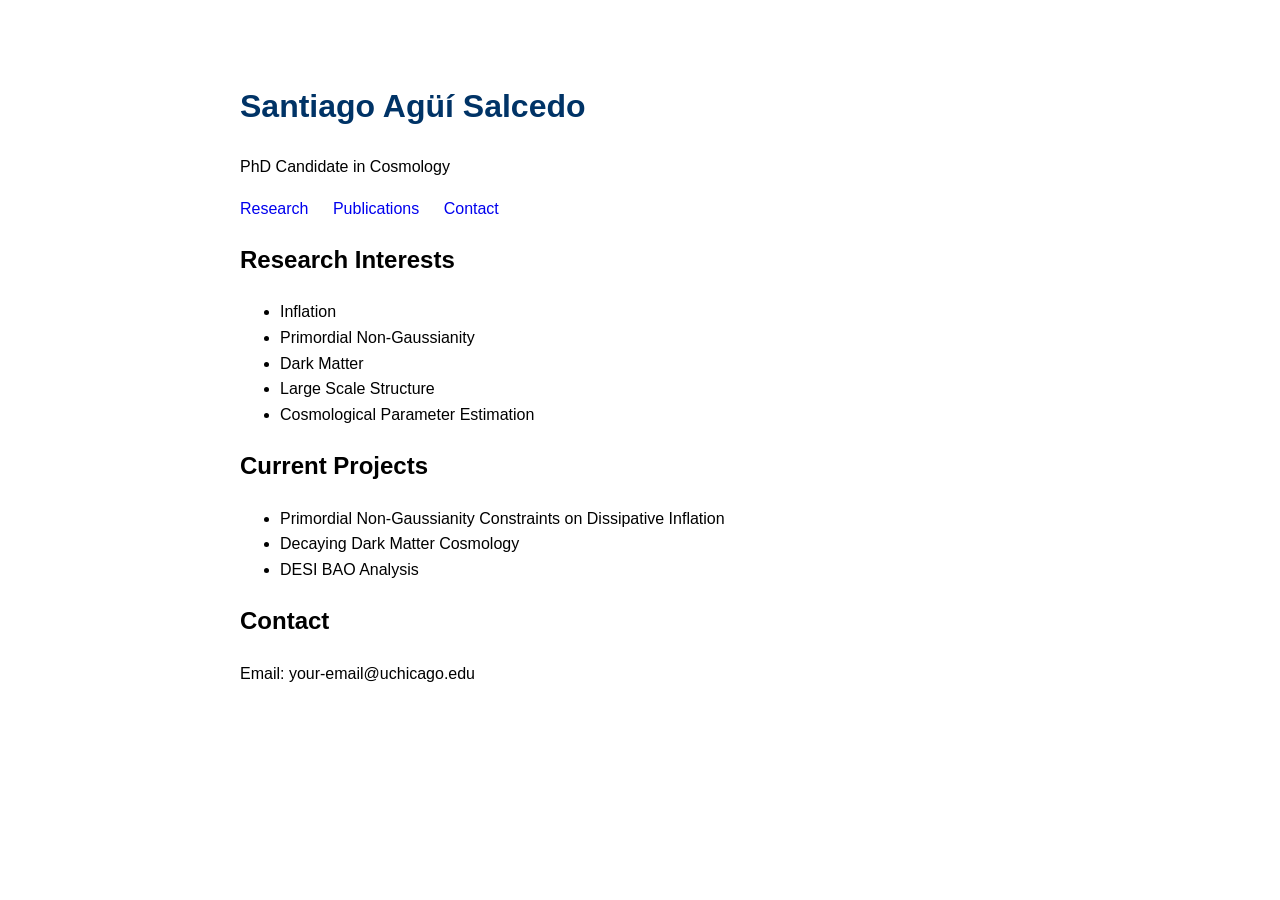
==== index.html @ c27b221c "Add initial HTML structure for personal webpage" ====
<!DOCTYPE html>
<html>
<head>
    <title>Santiago Agüí Salcedo</title>
    <style>
        body {
            max-width: 800px;
            margin: 40px auto;
            font-family: Arial, sans-serif;
            line-height: 1.6;
            padding: 20px;
        }

        h1 {
            color: #003366;
        }

        nav a {
            margin-right: 20px;
            text-decoration: none;
        }
    </style>
</head>

<body>

<h1>Santiago Agüí Salcedo</h1>

<p>
PhD Candidate in Cosmology
</p>

<nav>
    <a href="#research">Research</a>
    <a href="#publications">Publications</a>
    <a href="#contact">Contact</a>
</nav>

<h2 id="research">Research Interests</h2>

<ul>
    <li>Inflation</li>
    <li>Primordial Non-Gaussianity</li>
    <li>Dark Matter</li>
    <li>Large Scale Structure</li>
    <li>Cosmological Parameter Estimation</li>
</ul>

<h2 id="publications">Current Projects</h2>

<ul>
    <li>Primordial Non-Gaussianity Constraints on Dissipative Inflation</li>
    <li>Decaying Dark Matter Cosmology</li>
    <li>DESI BAO Analysis</li>
</ul>

<h2 id="contact">Contact</h2>

<p>
Email: your-email@uchicago.edu
</p>

</body>
</html>
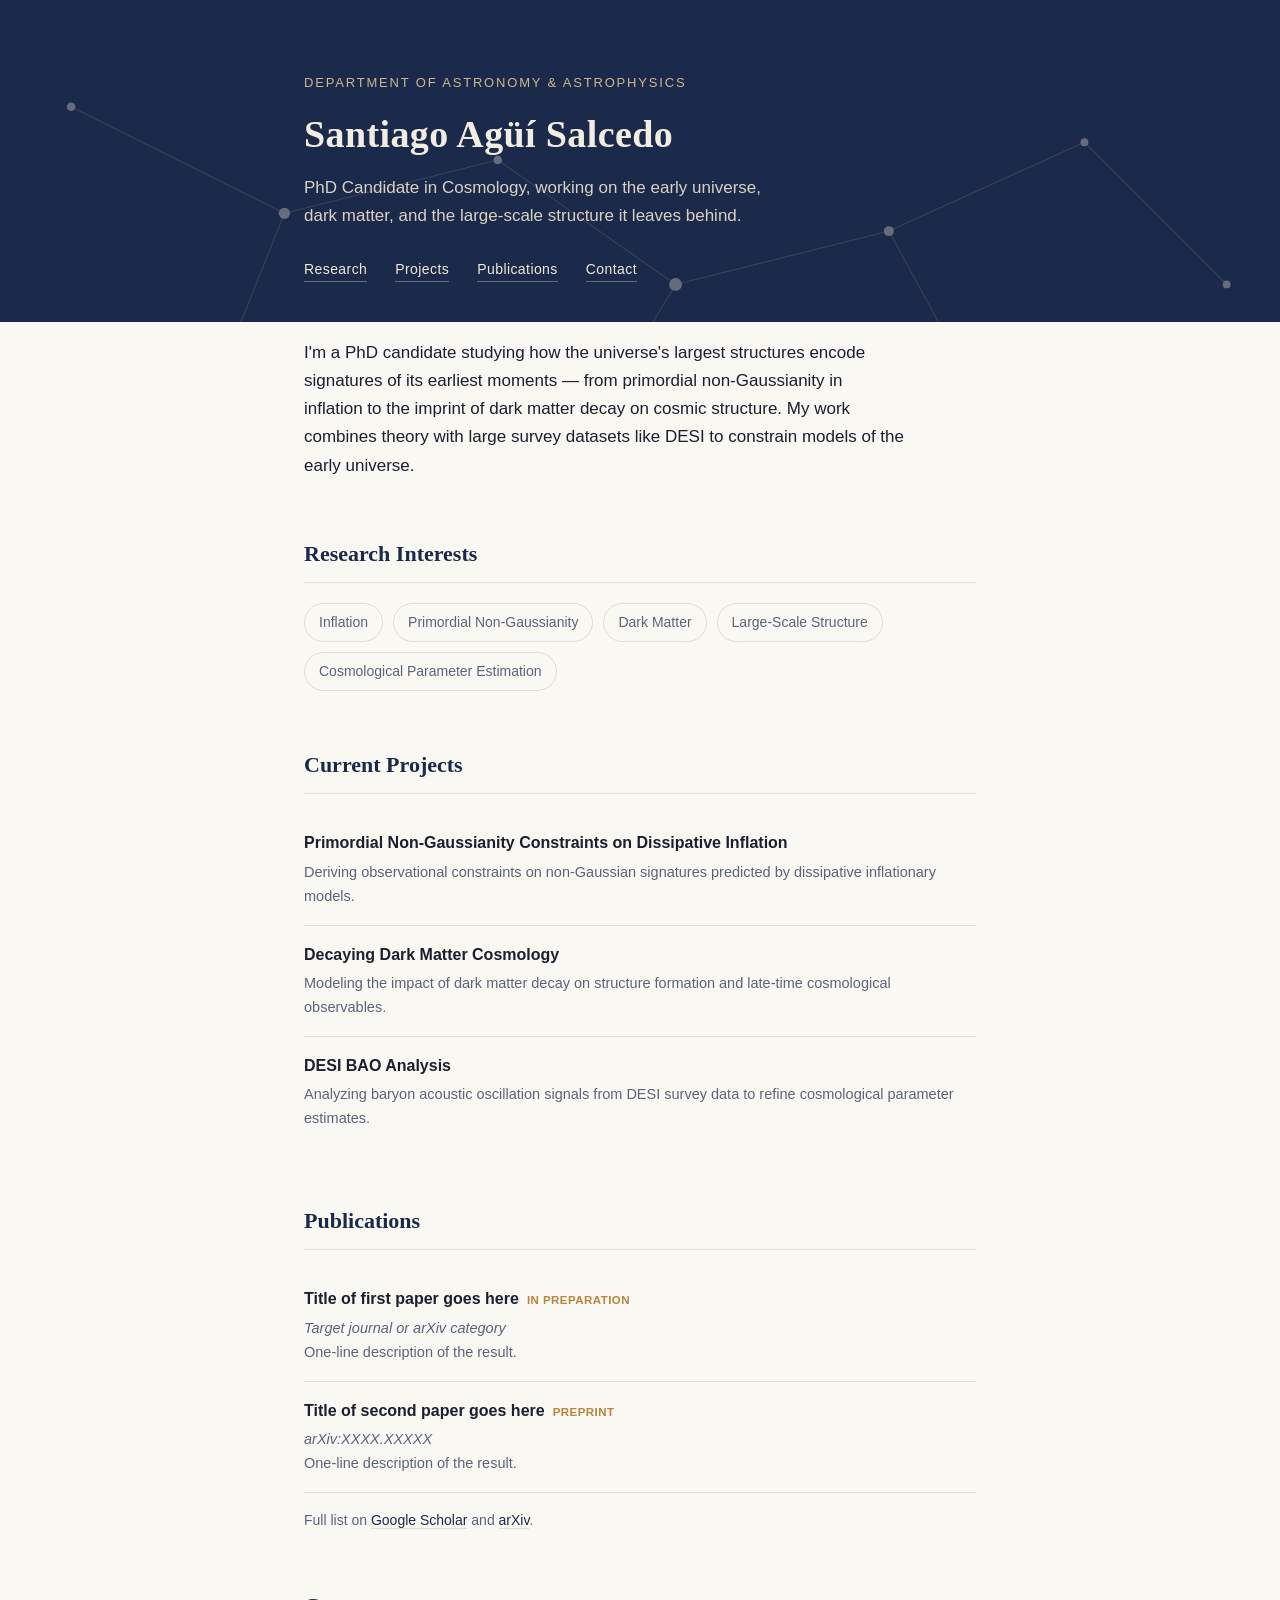
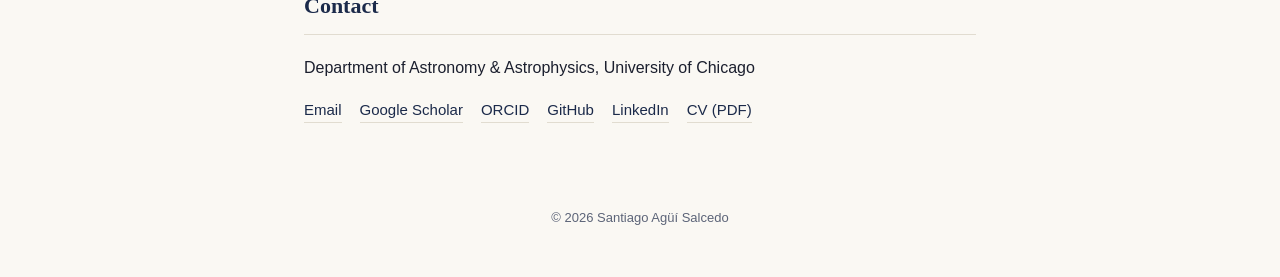
==== commit 066a9717: "Redesign homepage Updated the HTML structure and styles for improved layout and readability." ====
--- a/index.html
+++ b/index.html
@@ -1,64 +1,289 @@
 <!DOCTYPE html>
-<html>
+<html lang="en">
 <head>
-    <title>Santiago Agüí Salcedo</title>
-    <style>
-        body {
-            max-width: 800px;
-            margin: 40px auto;
-            font-family: Arial, sans-serif;
-            line-height: 1.6;
-            padding: 20px;
-        }
-
-        h1 {
-            color: #003366;
-        }
-
-        nav a {
-            margin-right: 20px;
-            text-decoration: none;
-        }
-    </style>
+<meta charset="UTF-8">
+<meta name="viewport" content="width=device-width, initial-scale=1.0">
+<title>Santiago Agüí Salcedo — Cosmology</title>
+<style>
+  :root {
+    --paper: #FAF8F3;
+    --ink: #1B1F2E;
+    --deep-space: #1B2A4A;
+    --accent: #B8843E;
+    --slate: #5C6478;
+    --hairline: #E1DCD0;
+  }
+
+  * { box-sizing: border-box; }
+
+  body {
+    margin: 0;
+    background: var(--paper);
+    color: var(--ink);
+    font-family: 'Source Sans 3', 'Segoe UI', Arial, sans-serif;
+    line-height: 1.65;
+    -webkit-font-smoothing: antialiased;
+  }
+
+  a { color: var(--deep-space); text-decoration: none; border-bottom: 1px solid var(--hairline); }
+  a:hover { color: var(--accent); border-bottom-color: var(--accent); }
+
+  .wrap { max-width: 720px; margin: 0 auto; padding: 0 24px; }
+
+  /* ---- Header / cosmic web signature ---- */
+  header {
+    position: relative;
+    padding: 72px 0 40px;
+    overflow: hidden;
+    background: var(--deep-space);
+    color: #F1EDE3;
+  }
+
+  header .web-pattern {
+    position: absolute;
+    inset: 0;
+    opacity: 0.35;
+  }
+
+  header .wrap { position: relative; z-index: 1; }
+
+  .eyebrow {
+    font-size: 13px;
+    letter-spacing: 0.14em;
+    text-transform: uppercase;
+    color: #C9B98F;
+    margin: 0 0 10px;
+  }
+
+  h1 {
+    font-family: Georgia, 'Times New Roman', serif;
+    font-size: 38px;
+    font-weight: 600;
+    margin: 0 0 8px;
+    letter-spacing: 0.01em;
+  }
+
+  header p.role {
+    font-size: 17px;
+    color: #D8D2C2;
+    margin: 0 0 28px;
+    max-width: 480px;
+  }
+
+  nav { display: flex; gap: 28px; flex-wrap: wrap; }
+  nav a {
+    color: #EFE9DA;
+    border-bottom: 1px solid rgba(239,233,218,0.35);
+    font-size: 14px;
+    letter-spacing: 0.03em;
+  }
+  nav a:hover { color: #C9B98F; border-bottom-color: #C9B98F; }
+
+  /* ---- Body sections ---- */
+  main { padding: 56px 0 80px; }
+
+  section { margin-bottom: 56px; }
+
+  h2 {
+    font-family: Georgia, 'Times New Roman', serif;
+    font-size: 22px;
+    font-weight: 600;
+    color: var(--deep-space);
+    margin: 0 0 20px;
+    padding-bottom: 10px;
+    border-bottom: 1px solid var(--hairline);
+  }
+
+  .intro {
+    font-size: 17px;
+    color: var(--ink);
+    max-width: 600px;
+  }
+
+  ul.tags {
+    list-style: none;
+    margin: 0;
+    padding: 0;
+    display: flex;
+    flex-wrap: wrap;
+    gap: 10px;
+  }
+  ul.tags li {
+    font-size: 14px;
+    padding: 7px 14px;
+    border: 1px solid var(--hairline);
+    border-radius: 999px;
+    color: var(--slate);
+  }
+
+  .project, .pub {
+    padding: 16px 0;
+    border-bottom: 1px solid var(--hairline);
+  }
+  .project:last-child, .pub:last-child { border-bottom: none; }
+
+  .project h3, .pub h3 {
+    font-size: 16px;
+    margin: 0 0 4px;
+    font-weight: 600;
+    color: var(--ink);
+  }
+  .project p, .pub p {
+    margin: 0;
+    font-size: 14.5px;
+    color: var(--slate);
+  }
+  .pub .venue {
+    font-style: italic;
+    color: var(--slate);
+  }
+
+  .status {
+    display: inline-block;
+    font-size: 11.5px;
+    letter-spacing: 0.04em;
+    text-transform: uppercase;
+    color: var(--accent);
+    margin-left: 8px;
+  }
+
+  .contact-links {
+    display: flex;
+    flex-wrap: wrap;
+    gap: 18px;
+    margin-top: 14px;
+    font-size: 15px;
+  }
+
+  footer {
+    padding: 28px 0 48px;
+    text-align: center;
+    color: var(--slate);
+    font-size: 13px;
+  }
+</style>
 </head>
-
 <body>
 
-<h1>Santiago Agüí Salcedo</h1>
-
-<p>
-PhD Candidate in Cosmology
-</p>
-
-<nav>
-    <a href="#research">Research</a>
-    <a href="#publications">Publications</a>
-    <a href="#contact">Contact</a>
-</nav>
-
-<h2 id="research">Research Interests</h2>
-
-<ul>
-    <li>Inflation</li>
-    <li>Primordial Non-Gaussianity</li>
-    <li>Dark Matter</li>
-    <li>Large Scale Structure</li>
-    <li>Cosmological Parameter Estimation</li>
-</ul>
-
-<h2 id="publications">Current Projects</h2>
-
-<ul>
-    <li>Primordial Non-Gaussianity Constraints on Dissipative Inflation</li>
-    <li>Decaying Dark Matter Cosmology</li>
-    <li>DESI BAO Analysis</li>
-</ul>
-
-<h2 id="contact">Contact</h2>
-
-<p>
-Email: your-email@uchicago.edu
-</p>
+<header>
+  <svg class="web-pattern" viewBox="0 0 720 320" preserveAspectRatio="none" xmlns="http://www.w3.org/2000/svg">
+    <g stroke="#C9B98F" stroke-width="0.6" opacity="0.5">
+      <line x1="40" y1="60" x2="160" y2="120"/>
+      <line x1="160" y1="120" x2="120" y2="220"/>
+      <line x1="160" y1="120" x2="280" y2="90"/>
+      <line x1="280" y1="90" x2="380" y2="160"/>
+      <line x1="380" y1="160" x2="320" y2="260"/>
+      <line x1="380" y1="160" x2="500" y2="130"/>
+      <line x1="500" y1="130" x2="610" y2="80"/>
+      <line x1="500" y1="130" x2="560" y2="240"/>
+      <line x1="120" y1="220" x2="240" y2="270"/>
+      <line x1="610" y1="80" x2="690" y2="160"/>
+    </g>
+    <g fill="#EFE9DA">
+      <circle cx="40" cy="60" r="2.4"/>
+      <circle cx="160" cy="120" r="3.2"/>
+      <circle cx="120" cy="220" r="2"/>
+      <circle cx="280" cy="90" r="2.4"/>
+      <circle cx="380" cy="160" r="3.6"/>
+      <circle cx="320" cy="260" r="2"/>
+      <circle cx="500" cy="130" r="2.8"/>
+      <circle cx="610" cy="80" r="2.2"/>
+      <circle cx="560" cy="240" r="2"/>
+      <circle cx="240" cy="270" r="1.8"/>
+      <circle cx="690" cy="160" r="2.2"/>
+    </g>
+  </svg>
+  <div class="wrap">
+    <p class="eyebrow">Department of Astronomy &amp; Astrophysics</p>
+    <h1>Santiago Agüí Salcedo</h1>
+    <p class="role">PhD Candidate in Cosmology, working on the early universe, dark matter, and the large-scale structure it leaves behind.</p>
+    <nav>
+      <a href="#research">Research</a>
+      <a href="#projects">Projects</a>
+      <a href="#publications">Publications</a>
+      <a href="#contact">Contact</a>
+    </nav>
+  </div>
+</header>
+
+<main class="wrap">
+
+  <section id="about">
+    <p class="intro">
+      I'm a PhD candidate studying how the universe's largest structures encode signatures of its earliest moments —
+      from primordial non-Gaussianity in inflation to the imprint of dark matter decay on cosmic structure.
+      My work combines theory with large survey datasets like DESI to constrain models of the early universe.
+    </p>
+  </section>
+
+  <section id="research">
+    <h2>Research Interests</h2>
+    <ul class="tags">
+      <li>Inflation</li>
+      <li>Primordial Non-Gaussianity</li>
+      <li>Dark Matter</li>
+      <li>Large-Scale Structure</li>
+      <li>Cosmological Parameter Estimation</li>
+    </ul>
+  </section>
+
+  <section id="projects">
+    <h2>Current Projects</h2>
+
+    <div class="project">
+      <h3>Primordial Non-Gaussianity Constraints on Dissipative Inflation</h3>
+      <p>Deriving observational constraints on non-Gaussian signatures predicted by dissipative inflationary models.</p>
+    </div>
+
+    <div class="project">
+      <h3>Decaying Dark Matter Cosmology</h3>
+      <p>Modeling the impact of dark matter decay on structure formation and late-time cosmological observables.</p>
+    </div>
+
+    <div class="project">
+      <h3>DESI BAO Analysis</h3>
+      <p>Analyzing baryon acoustic oscillation signals from DESI survey data to refine cosmological parameter estimates.</p>
+    </div>
+  </section>
+
+  <section id="publications">
+    <h2>Publications</h2>
+
+    <div class="pub">
+      <h3>Title of first paper goes here<span class="status">In preparation</span></h3>
+      <p class="venue">Target journal or arXiv category</p>
+      <p>One-line description of the result.</p>
+    </div>
+
+    <div class="pub">
+      <h3>Title of second paper goes here<span class="status">Preprint</span></h3>
+      <p class="venue">arXiv:XXXX.XXXXX</p>
+      <p>One-line description of the result.</p>
+    </div>
+
+    <p style="font-size:14px; color:var(--slate); margin-top:16px;">
+      Full list on <a href="#">Google Scholar</a> and <a href="#">arXiv</a>.
+    </p>
+  </section>
+
+  <section id="contact">
+    <h2>Contact</h2>
+    <p>Department of Astronomy &amp; Astrophysics, University of Chicago</p>
+    <div class="contact-links">
+      <a href="mailto:your-email@uchicago.edu">Email</a>
+      <a href="#">Google Scholar</a>
+      <a href="#">ORCID</a>
+      <a href="#">GitHub</a>
+      <a href="#">LinkedIn</a>
+      <a href="#">CV (PDF)</a>
+    </div>
+  </section>
+
+</main>
+
+<footer>
+  &copy; 2026 Santiago Agüí Salcedo
+</footer>
 
 </body>
 </html>
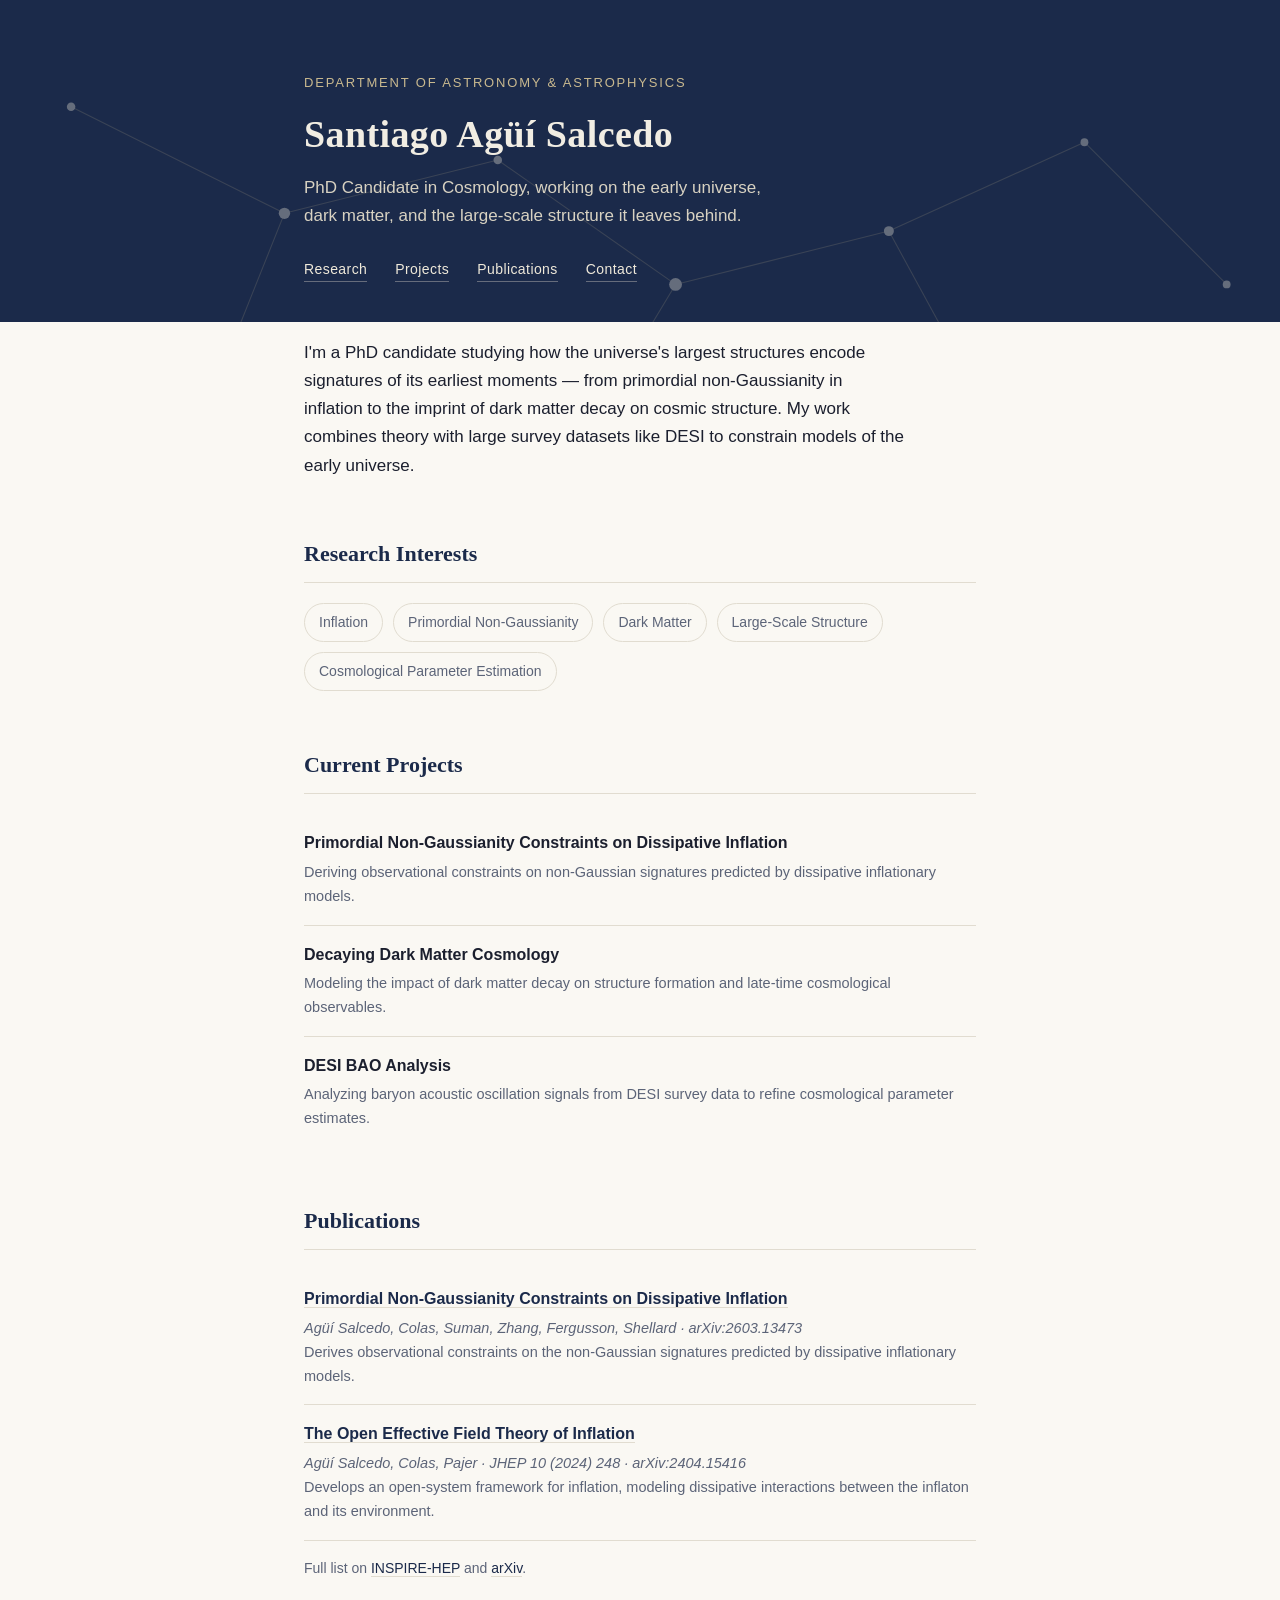
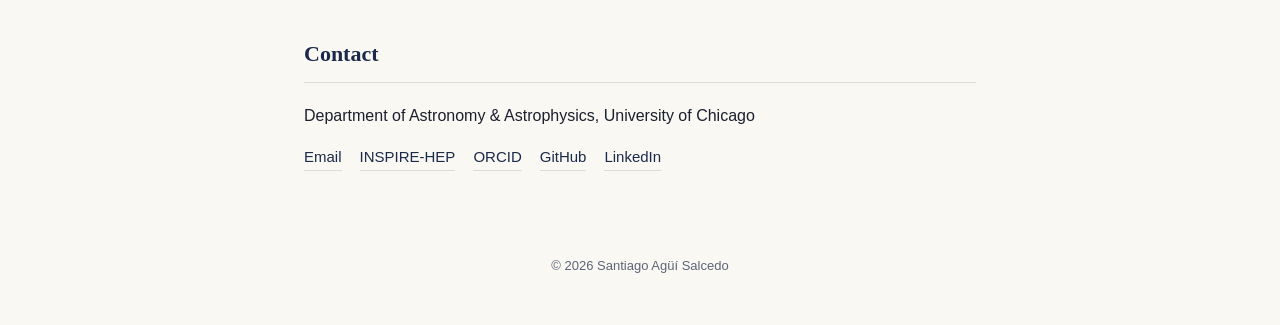
==== commit 2908715f: "updating links" ====
--- a/index.html
+++ b/index.html
@@ -250,19 +250,19 @@
     <h2>Publications</h2>
 
     <div class="pub">
-      <h3>Title of first paper goes here<span class="status">In preparation</span></h3>
-      <p class="venue">Target journal or arXiv category</p>
-      <p>One-line description of the result.</p>
+      <h3><a href="https://inspirehep.net/literature/2780402">Primordial Non-Gaussianity Constraints on Dissipative Inflation</a></h3>
+      <p class="venue">Agüí Salcedo, Colas, Suman, Zhang, Fergusson, Shellard &middot; arXiv:2603.13473</p>
+      <p>Derives observational constraints on the non-Gaussian signatures predicted by dissipative inflationary models.</p>
     </div>
 
     <div class="pub">
-      <h3>Title of second paper goes here<span class="status">Preprint</span></h3>
-      <p class="venue">arXiv:XXXX.XXXXX</p>
-      <p>One-line description of the result.</p>
+      <h3><a href="https://inspirehep.net/literature/2614954">The Open Effective Field Theory of Inflation</a></h3>
+      <p class="venue">Agüí Salcedo, Colas, Pajer &middot; JHEP 10 (2024) 248 &middot; arXiv:2404.15416</p>
+      <p>Develops an open-system framework for inflation, modeling dissipative interactions between the inflaton and its environment.</p>
     </div>
 
     <p style="font-size:14px; color:var(--slate); margin-top:16px;">
-      Full list on <a href="#">Google Scholar</a> and <a href="#">arXiv</a>.
+      Full list on <a href="https://inspirehep.net/authors/2684254">INSPIRE-HEP</a> and <a href="https://arxiv.org/search/?searchtype=author&query=Salcedo%2C+S+A">arXiv</a>.
     </p>
   </section>
 
@@ -270,12 +270,15 @@
     <h2>Contact</h2>
     <p>Department of Astronomy &amp; Astrophysics, University of Chicago</p>
     <div class="contact-links">
-      <a href="mailto:your-email@uchicago.edu">Email</a>
-      <a href="#">Google Scholar</a>
-      <a href="#">ORCID</a>
-      <a href="#">GitHub</a>
-      <a href="#">LinkedIn</a>
-      <a href="#">CV (PDF)</a>
+      <a href="mailto:saguisalcedo@uchicago.edu">Email</a>
+      <a href="https://inspirehep.net/authors/2684254">INSPIRE-HEP</a>
+      <a href="https://orcid.org/0009-0003-5390-6367">ORCID</a>
+      <a href="https://github.com/agui-santi">GitHub</a>
+      <a href="https://uk.linkedin.com/in/santiagoaguisalcedo879165192">LinkedIn</a>
+      <!-- CV link hidden for now — uncomment when ready, and update the filenames to match your uploaded PDFs
+      <a href="cv-short.pdf">CV (Short)</a>
+      <a href="cv-long.pdf">CV (Full)</a>
+      -->
     </div>
   </section>
 
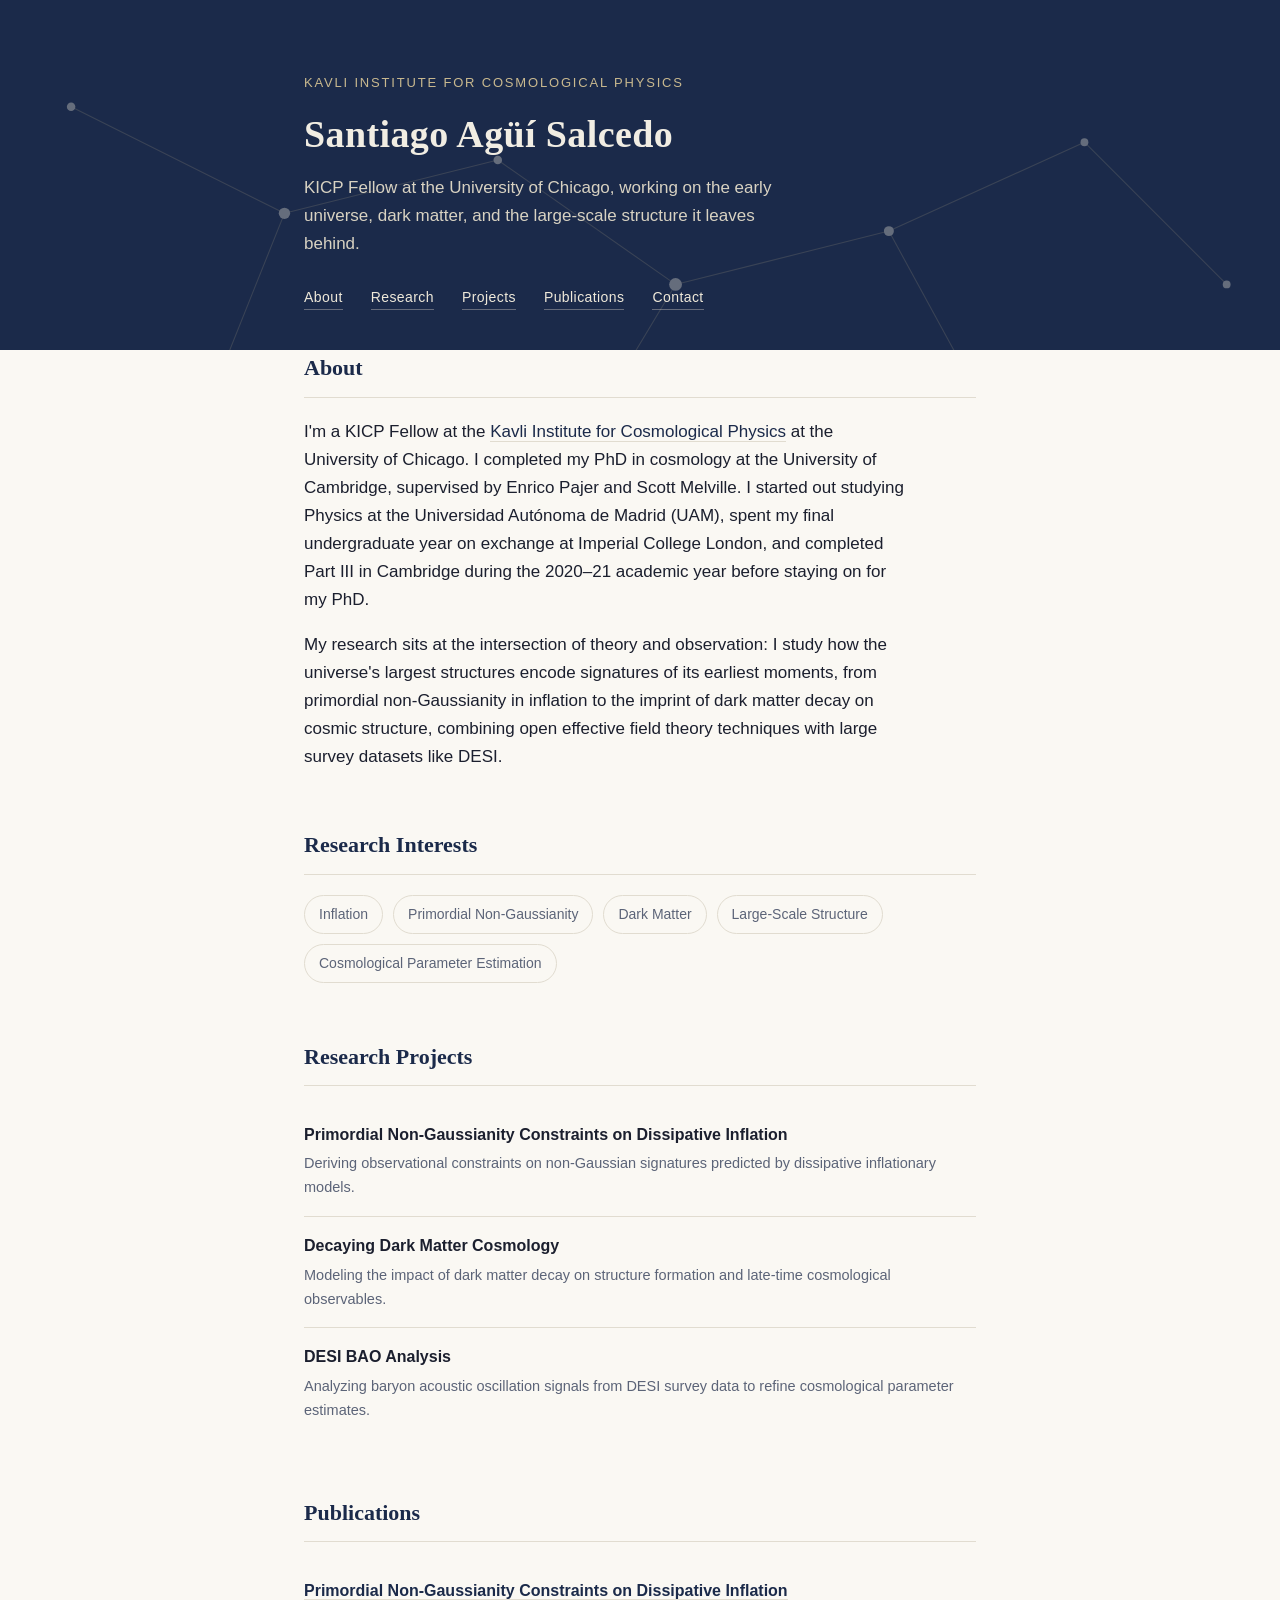
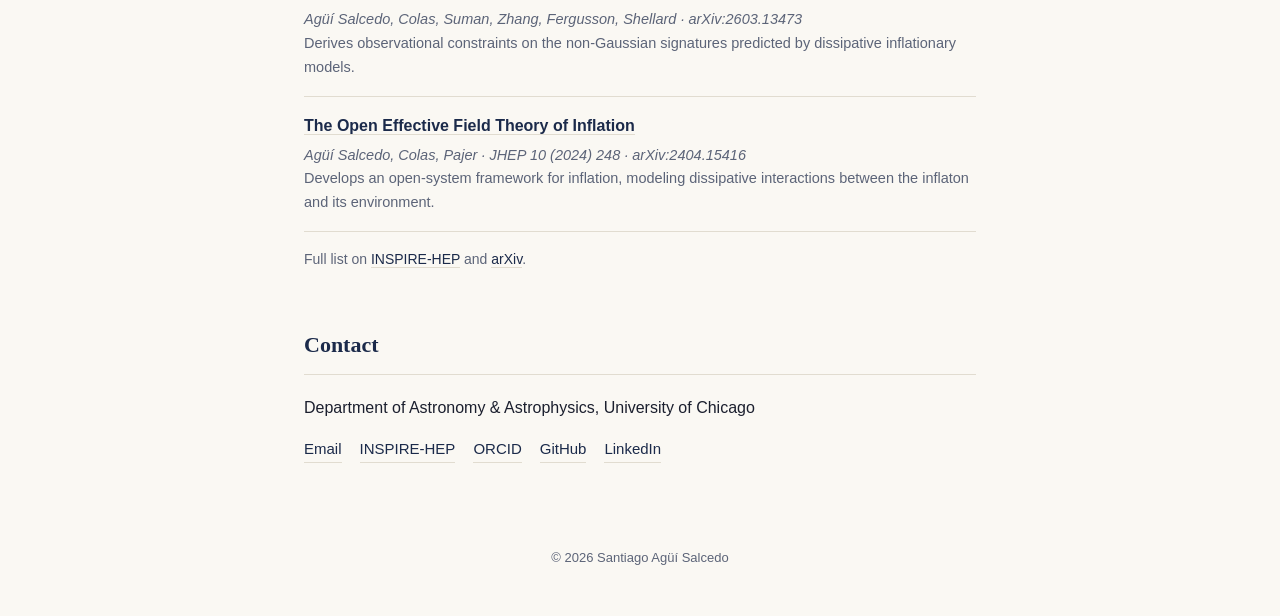
==== commit c0bedd73: "Enhance header with avatar and personal details Added header section with avatar and updated persona" ====
--- a/index.html
+++ b/index.html
@@ -46,6 +46,24 @@
   }
 
   header .wrap { position: relative; z-index: 1; }
+
+  .header-inner {
+    display: flex;
+    align-items: center;
+    gap: 28px;
+    flex-wrap: wrap;
+  }
+
+  .avatar {
+    width: 104px;
+    height: 104px;
+    border-radius: 50%;
+    object-fit: cover;
+    border: 2px solid rgba(239,233,218,0.5);
+    flex-shrink: 0;
+  }
+
+  .header-text { flex: 1; min-width: 220px; }
 
   .eyebrow {
     font-size: 13px;
@@ -194,25 +212,40 @@
     </g>
   </svg>
   <div class="wrap">
-    <p class="eyebrow">Department of Astronomy &amp; Astrophysics</p>
-    <h1>Santiago Agüí Salcedo</h1>
-    <p class="role">PhD Candidate in Cosmology, working on the early universe, dark matter, and the large-scale structure it leaves behind.</p>
-    <nav>
-      <a href="#research">Research</a>
-      <a href="#projects">Projects</a>
-      <a href="#publications">Publications</a>
-      <a href="#contact">Contact</a>
-    </nav>
+    <div class="header-inner">
+      <img class="avatar" src="profile.jpg" alt="Santiago Agüí Salcedo" onerror="this.style.display='none'">
+      <div class="header-text">
+        <p class="eyebrow">Kavli Institute for Cosmological Physics</p>
+        <h1>Santiago Agüí Salcedo</h1>
+        <p class="role">KICP Fellow at the University of Chicago, working on the early universe, dark matter, and the large-scale structure it leaves behind.</p>
+        <nav>
+          <a href="#about">About</a>
+          <a href="#research">Research</a>
+          <a href="#projects">Projects</a>
+          <a href="#publications">Publications</a>
+          <a href="#contact">Contact</a>
+        </nav>
+      </div>
+    </div>
   </div>
 </header>
 
 <main class="wrap">
 
   <section id="about">
+    <h2>About</h2>
     <p class="intro">
-      I'm a PhD candidate studying how the universe's largest structures encode signatures of its earliest moments —
-      from primordial non-Gaussianity in inflation to the imprint of dark matter decay on cosmic structure.
-      My work combines theory with large survey datasets like DESI to constrain models of the early universe.
+      I'm a KICP Fellow at the <a href="https://kavlicosmo.uchicago.edu/">Kavli Institute for Cosmological Physics</a>
+      at the University of Chicago. I completed my PhD in cosmology at the University of Cambridge, supervised by
+      Enrico Pajer and Scott Melville. I started out studying Physics at the Universidad Autónoma de Madrid (UAM),
+      spent my final undergraduate year on exchange at Imperial College London, and completed Part III in Cambridge
+      during the 2020–21 academic year before staying on for my PhD.
+    </p>
+    <p class="intro">
+      My research sits at the intersection of theory and observation: I study how the universe's largest structures
+      encode signatures of its earliest moments, from primordial non-Gaussianity in inflation to the imprint of
+      dark matter decay on cosmic structure, combining open effective field theory techniques with large survey
+      datasets like DESI.
     </p>
   </section>
 
@@ -228,7 +261,7 @@
   </section>
 
   <section id="projects">
-    <h2>Current Projects</h2>
+    <h2>Research Projects</h2>
 
     <div class="project">
       <h3>Primordial Non-Gaussianity Constraints on Dissipative Inflation</h3>
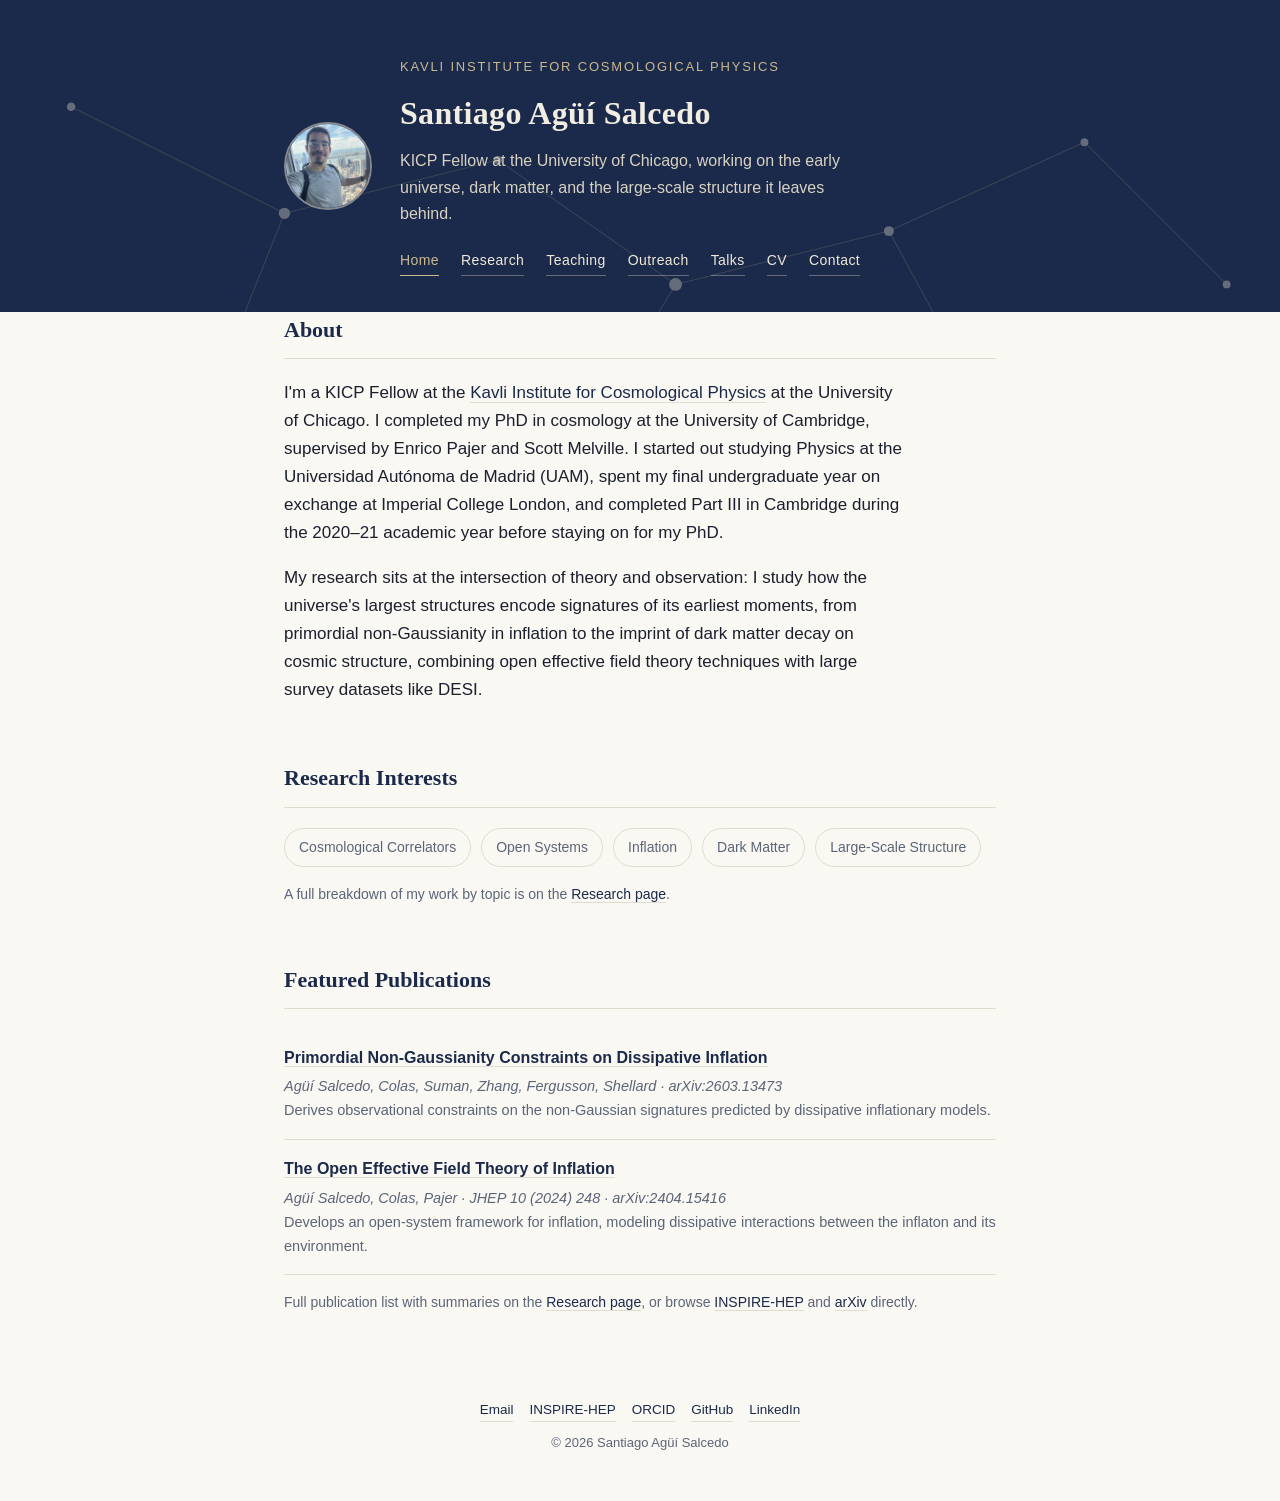
==== commit 0907226b: "Add files via upload" ====
--- a/index.html
+++ b/index.html
@@ -4,182 +4,7 @@
 <meta charset="UTF-8">
 <meta name="viewport" content="width=device-width, initial-scale=1.0">
 <title>Santiago Agüí Salcedo — Cosmology</title>
-<style>
-  :root {
-    --paper: #FAF8F3;
-    --ink: #1B1F2E;
-    --deep-space: #1B2A4A;
-    --accent: #B8843E;
-    --slate: #5C6478;
-    --hairline: #E1DCD0;
-  }
-
-  * { box-sizing: border-box; }
-
-  body {
-    margin: 0;
-    background: var(--paper);
-    color: var(--ink);
-    font-family: 'Source Sans 3', 'Segoe UI', Arial, sans-serif;
-    line-height: 1.65;
-    -webkit-font-smoothing: antialiased;
-  }
-
-  a { color: var(--deep-space); text-decoration: none; border-bottom: 1px solid var(--hairline); }
-  a:hover { color: var(--accent); border-bottom-color: var(--accent); }
-
-  .wrap { max-width: 720px; margin: 0 auto; padding: 0 24px; }
-
-  /* ---- Header / cosmic web signature ---- */
-  header {
-    position: relative;
-    padding: 72px 0 40px;
-    overflow: hidden;
-    background: var(--deep-space);
-    color: #F1EDE3;
-  }
-
-  header .web-pattern {
-    position: absolute;
-    inset: 0;
-    opacity: 0.35;
-  }
-
-  header .wrap { position: relative; z-index: 1; }
-
-  .header-inner {
-    display: flex;
-    align-items: center;
-    gap: 28px;
-    flex-wrap: wrap;
-  }
-
-  .avatar {
-    width: 104px;
-    height: 104px;
-    border-radius: 50%;
-    object-fit: cover;
-    border: 2px solid rgba(239,233,218,0.5);
-    flex-shrink: 0;
-  }
-
-  .header-text { flex: 1; min-width: 220px; }
-
-  .eyebrow {
-    font-size: 13px;
-    letter-spacing: 0.14em;
-    text-transform: uppercase;
-    color: #C9B98F;
-    margin: 0 0 10px;
-  }
-
-  h1 {
-    font-family: Georgia, 'Times New Roman', serif;
-    font-size: 38px;
-    font-weight: 600;
-    margin: 0 0 8px;
-    letter-spacing: 0.01em;
-  }
-
-  header p.role {
-    font-size: 17px;
-    color: #D8D2C2;
-    margin: 0 0 28px;
-    max-width: 480px;
-  }
-
-  nav { display: flex; gap: 28px; flex-wrap: wrap; }
-  nav a {
-    color: #EFE9DA;
-    border-bottom: 1px solid rgba(239,233,218,0.35);
-    font-size: 14px;
-    letter-spacing: 0.03em;
-  }
-  nav a:hover { color: #C9B98F; border-bottom-color: #C9B98F; }
-
-  /* ---- Body sections ---- */
-  main { padding: 56px 0 80px; }
-
-  section { margin-bottom: 56px; }
-
-  h2 {
-    font-family: Georgia, 'Times New Roman', serif;
-    font-size: 22px;
-    font-weight: 600;
-    color: var(--deep-space);
-    margin: 0 0 20px;
-    padding-bottom: 10px;
-    border-bottom: 1px solid var(--hairline);
-  }
-
-  .intro {
-    font-size: 17px;
-    color: var(--ink);
-    max-width: 600px;
-  }
-
-  ul.tags {
-    list-style: none;
-    margin: 0;
-    padding: 0;
-    display: flex;
-    flex-wrap: wrap;
-    gap: 10px;
-  }
-  ul.tags li {
-    font-size: 14px;
-    padding: 7px 14px;
-    border: 1px solid var(--hairline);
-    border-radius: 999px;
-    color: var(--slate);
-  }
-
-  .project, .pub {
-    padding: 16px 0;
-    border-bottom: 1px solid var(--hairline);
-  }
-  .project:last-child, .pub:last-child { border-bottom: none; }
-
-  .project h3, .pub h3 {
-    font-size: 16px;
-    margin: 0 0 4px;
-    font-weight: 600;
-    color: var(--ink);
-  }
-  .project p, .pub p {
-    margin: 0;
-    font-size: 14.5px;
-    color: var(--slate);
-  }
-  .pub .venue {
-    font-style: italic;
-    color: var(--slate);
-  }
-
-  .status {
-    display: inline-block;
-    font-size: 11.5px;
-    letter-spacing: 0.04em;
-    text-transform: uppercase;
-    color: var(--accent);
-    margin-left: 8px;
-  }
-
-  .contact-links {
-    display: flex;
-    flex-wrap: wrap;
-    gap: 18px;
-    margin-top: 14px;
-    font-size: 15px;
-  }
-
-  footer {
-    padding: 28px 0 48px;
-    text-align: center;
-    color: var(--slate);
-    font-size: 13px;
-  }
-</style>
+<link rel="stylesheet" href="style.css">
 </head>
 <body>
 
@@ -219,11 +44,13 @@
         <h1>Santiago Agüí Salcedo</h1>
         <p class="role">KICP Fellow at the University of Chicago, working on the early universe, dark matter, and the large-scale structure it leaves behind.</p>
         <nav>
-          <a href="#about">About</a>
-          <a href="#research">Research</a>
-          <a href="#projects">Projects</a>
-          <a href="#publications">Publications</a>
-          <a href="#contact">Contact</a>
+          <a href="index.html" class="active">Home</a>
+          <a href="research.html">Research</a>
+          <a href="teaching.html">Teaching</a>
+          <a href="outreach.html">Outreach</a>
+          <a href="talks.html">Talks</a>
+          <a href="cv.html">CV</a>
+          <a href="contact.html">Contact</a>
         </nav>
       </div>
     </div>
@@ -249,38 +76,20 @@
     </p>
   </section>
 
-  <section id="research">
+  <section id="research-summary">
     <h2>Research Interests</h2>
     <ul class="tags">
+      <li>Cosmological Correlators</li>
+      <li>Open Systems</li>
       <li>Inflation</li>
-      <li>Primordial Non-Gaussianity</li>
       <li>Dark Matter</li>
       <li>Large-Scale Structure</li>
-      <li>Cosmological Parameter Estimation</li>
     </ul>
+    <p class="see-more">A full breakdown of my work by topic is on the <a href="research.html">Research page</a>.</p>
   </section>
 
-  <section id="projects">
-    <h2>Research Projects</h2>
-
-    <div class="project">
-      <h3>Primordial Non-Gaussianity Constraints on Dissipative Inflation</h3>
-      <p>Deriving observational constraints on non-Gaussian signatures predicted by dissipative inflationary models.</p>
-    </div>
-
-    <div class="project">
-      <h3>Decaying Dark Matter Cosmology</h3>
-      <p>Modeling the impact of dark matter decay on structure formation and late-time cosmological observables.</p>
-    </div>
-
-    <div class="project">
-      <h3>DESI BAO Analysis</h3>
-      <p>Analyzing baryon acoustic oscillation signals from DESI survey data to refine cosmological parameter estimates.</p>
-    </div>
-  </section>
-
-  <section id="publications">
-    <h2>Publications</h2>
+  <section id="featured-publications">
+    <h2>Featured Publications</h2>
 
     <div class="pub">
       <h3><a href="https://inspirehep.net/literature/2780402">Primordial Non-Gaussianity Constraints on Dissipative Inflation</a></h3>
@@ -294,31 +103,26 @@
       <p>Develops an open-system framework for inflation, modeling dissipative interactions between the inflaton and its environment.</p>
     </div>
 
-    <p style="font-size:14px; color:var(--slate); margin-top:16px;">
-      Full list on <a href="https://inspirehep.net/authors/2684254">INSPIRE-HEP</a> and <a href="https://arxiv.org/search/?searchtype=author&query=Salcedo%2C+S+A">arXiv</a>.
+    <p class="see-more">
+      Full publication list with summaries on the <a href="research.html">Research page</a>,
+      or browse <a href="https://inspirehep.net/authors/2684254">INSPIRE-HEP</a> and
+      <a href="https://arxiv.org/search/?searchtype=author&query=Salcedo%2C+S+A">arXiv</a> directly.
     </p>
   </section>
 
-  <section id="contact">
-    <h2>Contact</h2>
-    <p>Department of Astronomy &amp; Astrophysics, University of Chicago</p>
-    <div class="contact-links">
+</main>
+
+<footer>
+  <div class="wrap">
+    <div class="footer-links">
       <a href="mailto:saguisalcedo@uchicago.edu">Email</a>
       <a href="https://inspirehep.net/authors/2684254">INSPIRE-HEP</a>
       <a href="https://orcid.org/0009-0003-5390-6367">ORCID</a>
       <a href="https://github.com/agui-santi">GitHub</a>
       <a href="https://uk.linkedin.com/in/santiagoaguisalcedo879165192">LinkedIn</a>
-      <!-- CV link hidden for now — uncomment when ready, and update the filenames to match your uploaded PDFs
-      <a href="cv-short.pdf">CV (Short)</a>
-      <a href="cv-long.pdf">CV (Full)</a>
-      -->
     </div>
-  </section>
-
-</main>
-
-<footer>
-  &copy; 2026 Santiago Agüí Salcedo
+    &copy; 2026 Santiago Agüí Salcedo
+  </div>
 </footer>
 
 </body>
--- a/style.css
+++ b/style.css
@@ -0,0 +1,362 @@
+:root {
+  --paper: #FAF8F3;
+  --ink: #1B1F2E;
+  --deep-space: #1B2A4A;
+  --accent: #B8843E;
+  --slate: #5C6478;
+  --hairline: #E1DCD0;
+  --card-bg: #FFFFFF;
+}
+
+* { box-sizing: border-box; }
+
+body {
+  margin: 0;
+  background: var(--paper);
+  color: var(--ink);
+  font-family: 'Source Sans 3', 'Segoe UI', Arial, sans-serif;
+  line-height: 1.65;
+  -webkit-font-smoothing: antialiased;
+}
+
+a { color: var(--deep-space); text-decoration: none; border-bottom: 1px solid var(--hairline); }
+a:hover { color: var(--accent); border-bottom-color: var(--accent); }
+
+.wrap { max-width: 760px; margin: 0 auto; padding: 0 24px; }
+
+/* ---- Header / cosmic web signature (used on every page) ---- */
+header {
+  position: relative;
+  padding: 56px 0 36px;
+  overflow: hidden;
+  background: var(--deep-space);
+  color: #F1EDE3;
+}
+
+header .web-pattern {
+  position: absolute;
+  inset: 0;
+  opacity: 0.35;
+}
+
+header .wrap { position: relative; z-index: 1; }
+
+.header-inner {
+  display: flex;
+  align-items: center;
+  gap: 28px;
+  flex-wrap: wrap;
+}
+
+.avatar {
+  width: 88px;
+  height: 88px;
+  border-radius: 50%;
+  object-fit: cover;
+  border: 2px solid rgba(239,233,218,0.5);
+  flex-shrink: 0;
+}
+
+.header-text { flex: 1; min-width: 220px; }
+
+.eyebrow {
+  font-size: 13px;
+  letter-spacing: 0.14em;
+  text-transform: uppercase;
+  color: #C9B98F;
+  margin: 0 0 10px;
+}
+
+h1 {
+  font-family: Georgia, 'Times New Roman', serif;
+  font-size: 32px;
+  font-weight: 600;
+  margin: 0 0 8px;
+  letter-spacing: 0.01em;
+}
+
+header p.role {
+  font-size: 16px;
+  color: #D8D2C2;
+  margin: 0 0 22px;
+  max-width: 480px;
+}
+
+nav { display: flex; gap: 22px; flex-wrap: wrap; }
+nav a {
+  color: #EFE9DA;
+  border-bottom: 1px solid rgba(239,233,218,0.35);
+  font-size: 14px;
+  letter-spacing: 0.03em;
+  padding-bottom: 2px;
+}
+nav a:hover, nav a.active { color: #C9B98F; border-bottom-color: #C9B98F; }
+
+/* ---- Page title (used at the top of subpages, below header) ---- */
+.page-title {
+  padding: 44px 0 8px;
+}
+.page-title h1 {
+  font-size: 30px;
+  color: var(--deep-space);
+  margin: 0 0 10px;
+}
+.page-title p.page-intro {
+  font-size: 16px;
+  color: var(--slate);
+  max-width: 600px;
+  margin: 0;
+}
+
+/* ---- Body sections ---- */
+main { padding: 24px 0 80px; }
+
+section { margin-bottom: 56px; }
+
+h2 {
+  font-family: Georgia, 'Times New Roman', serif;
+  font-size: 22px;
+  font-weight: 600;
+  color: var(--deep-space);
+  margin: 0 0 20px;
+  padding-bottom: 10px;
+  border-bottom: 1px solid var(--hairline);
+}
+
+h3.subhead {
+  font-family: Georgia, 'Times New Roman', serif;
+  font-size: 18px;
+  font-weight: 600;
+  color: var(--deep-space);
+  margin: 36px 0 12px;
+}
+
+.intro {
+  font-size: 17px;
+  color: var(--ink);
+  max-width: 620px;
+}
+
+ul.tags {
+  list-style: none;
+  margin: 0;
+  padding: 0;
+  display: flex;
+  flex-wrap: wrap;
+  gap: 10px;
+}
+ul.tags li {
+  font-size: 14px;
+  padding: 7px 14px;
+  border: 1px solid var(--hairline);
+  border-radius: 999px;
+  color: var(--slate);
+}
+
+.project, .pub {
+  padding: 16px 0;
+  border-bottom: 1px solid var(--hairline);
+}
+.project:last-child, .pub:last-child { border-bottom: none; }
+
+.project h3, .pub h3 {
+  font-size: 16px;
+  margin: 0 0 4px;
+  font-weight: 600;
+  color: var(--ink);
+}
+.project p, .pub p {
+  margin: 0;
+  font-size: 14.5px;
+  color: var(--slate);
+}
+.pub .venue {
+  font-style: italic;
+  color: var(--slate);
+}
+
+.status {
+  display: inline-block;
+  font-size: 11.5px;
+  letter-spacing: 0.04em;
+  text-transform: uppercase;
+  color: var(--accent);
+  margin-left: 8px;
+}
+
+.see-more {
+  font-size: 14px;
+  color: var(--slate);
+  margin-top: 16px;
+}
+
+.contact-links {
+  display: flex;
+  flex-wrap: wrap;
+  gap: 18px;
+  margin-top: 14px;
+  font-size: 15px;
+}
+
+/* ---- Paper cards (Research subpage) ---- */
+.paper-card {
+  display: flex;
+  gap: 20px;
+  padding: 24px 0;
+  border-bottom: 1px solid var(--hairline);
+  align-items: flex-start;
+}
+.paper-card:last-child { border-bottom: none; }
+
+.paper-thumb {
+  width: 130px;
+  height: 130px;
+  flex-shrink: 0;
+  border-radius: 8px;
+  background: var(--card-bg);
+  border: 1px solid var(--hairline);
+  object-fit: cover;
+}
+.paper-thumb.placeholder {
+  display: flex;
+  align-items: center;
+  justify-content: center;
+  font-size: 11px;
+  color: var(--slate);
+  text-align: center;
+  padding: 8px;
+}
+
+.paper-body { flex: 1; min-width: 0; }
+
+.paper-body h4 {
+  margin: 0 0 4px;
+  font-size: 16.5px;
+  font-weight: 600;
+}
+.paper-body .venue {
+  font-size: 13.5px;
+  color: var(--slate);
+  font-style: italic;
+  margin: 0 0 8px;
+}
+.paper-body p.summary {
+  font-size: 14.5px;
+  color: var(--ink);
+  margin: 0 0 10px;
+}
+
+ul.keywords {
+  list-style: none;
+  margin: 0;
+  padding: 0;
+  display: flex;
+  flex-wrap: wrap;
+  gap: 6px;
+}
+ul.keywords li {
+  font-size: 12px;
+  padding: 4px 10px;
+  border-radius: 999px;
+  background: rgba(184,132,62,0.1);
+  color: var(--accent);
+}
+
+@media (max-width: 540px) {
+  .paper-card { flex-direction: column; }
+  .paper-thumb { width: 100%; height: 160px; }
+}
+
+/* ---- Teaching ---- */
+.course {
+  padding: 14px 0;
+  border-bottom: 1px solid var(--hairline);
+}
+.course:last-child { border-bottom: none; }
+.course .course-title { font-weight: 600; font-size: 15.5px; }
+.course .course-meta { font-size: 13.5px; color: var(--slate); }
+
+.placeholder-note {
+  font-size: 14px;
+  color: var(--slate);
+  font-style: italic;
+  padding: 14px 0;
+}
+
+/* ---- Outreach ---- */
+.outreach-item {
+  display: flex;
+  gap: 20px;
+  padding: 20px 0;
+  border-bottom: 1px solid var(--hairline);
+  align-items: flex-start;
+}
+.outreach-item:last-child { border-bottom: none; }
+.outreach-item img {
+  width: 120px;
+  height: 120px;
+  border-radius: 8px;
+  object-fit: cover;
+  border: 1px solid var(--hairline);
+  flex-shrink: 0;
+}
+@media (max-width: 540px) {
+  .outreach-item { flex-direction: column; }
+  .outreach-item img { width: 100%; height: 160px; }
+}
+
+/* ---- Talks ---- */
+#talk-map {
+  width: 100%;
+  height: 360px;
+  border-radius: 8px;
+  border: 1px solid var(--hairline);
+  margin-bottom: 28px;
+}
+.talk-item {
+  padding: 10px 0;
+  border-bottom: 1px solid var(--hairline);
+  font-size: 14.5px;
+  display: flex;
+  justify-content: space-between;
+  gap: 12px;
+  flex-wrap: wrap;
+}
+.talk-item:last-child { border-bottom: none; }
+.talk-date { color: var(--slate); font-size: 13px; white-space: nowrap; }
+
+/* ---- CV ---- */
+.cv-buttons {
+  display: flex;
+  gap: 14px;
+  flex-wrap: wrap;
+  margin-top: 8px;
+}
+.cv-buttons a {
+  display: inline-block;
+  padding: 10px 20px;
+  border: 1px solid var(--deep-space);
+  border-radius: 6px;
+  color: var(--deep-space);
+  font-size: 14.5px;
+  border-bottom: 1px solid var(--deep-space);
+}
+.cv-buttons a:hover {
+  background: var(--deep-space);
+  color: #F1EDE3;
+}
+
+footer {
+  padding: 28px 0 48px;
+  text-align: center;
+  color: var(--slate);
+  font-size: 13px;
+}
+footer .footer-links {
+  display: flex;
+  justify-content: center;
+  gap: 16px;
+  flex-wrap: wrap;
+  margin-bottom: 10px;
+  font-size: 13.5px;
+}
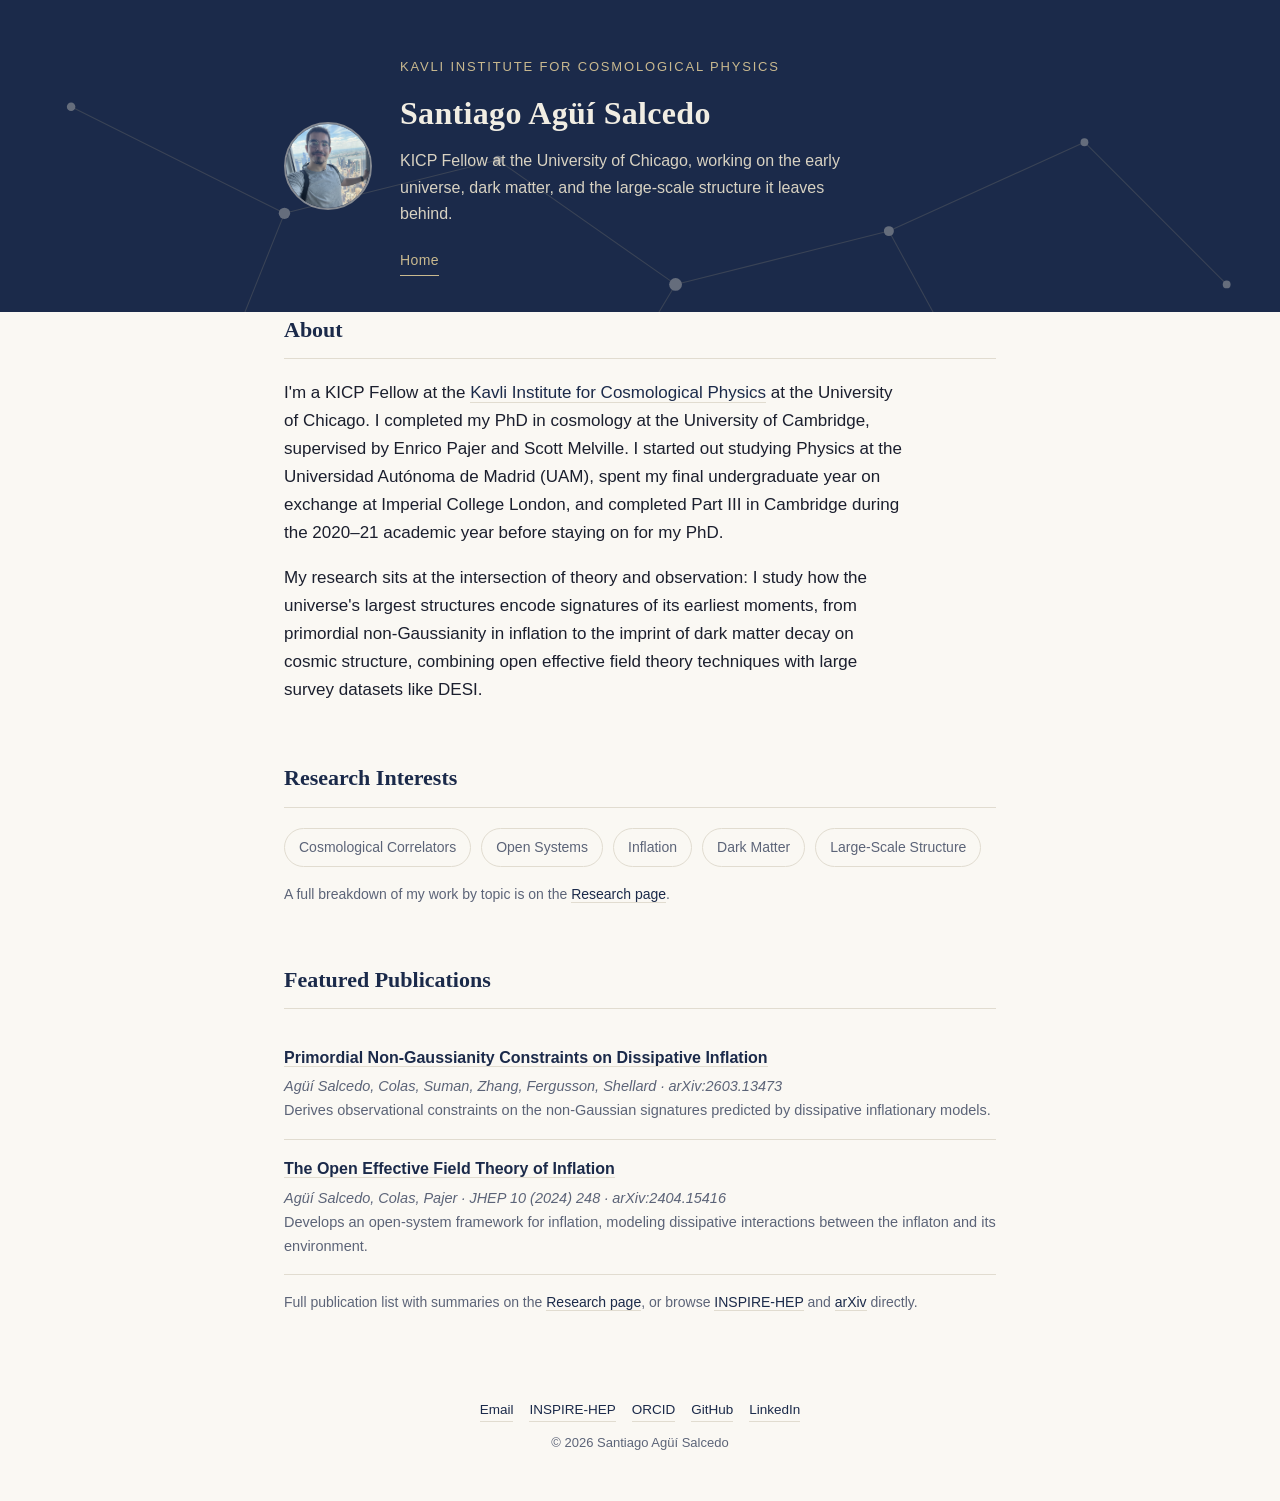
==== commit d0c85481: "Remove navigation links from index.html Removed navigation links for research, teaching, outreach, t" ====
--- a/index.html
+++ b/index.html
@@ -45,12 +45,6 @@
         <p class="role">KICP Fellow at the University of Chicago, working on the early universe, dark matter, and the large-scale structure it leaves behind.</p>
         <nav>
           <a href="index.html" class="active">Home</a>
-          <a href="research.html">Research</a>
-          <a href="teaching.html">Teaching</a>
-          <a href="outreach.html">Outreach</a>
-          <a href="talks.html">Talks</a>
-          <a href="cv.html">CV</a>
-          <a href="contact.html">Contact</a>
         </nav>
       </div>
     </div>
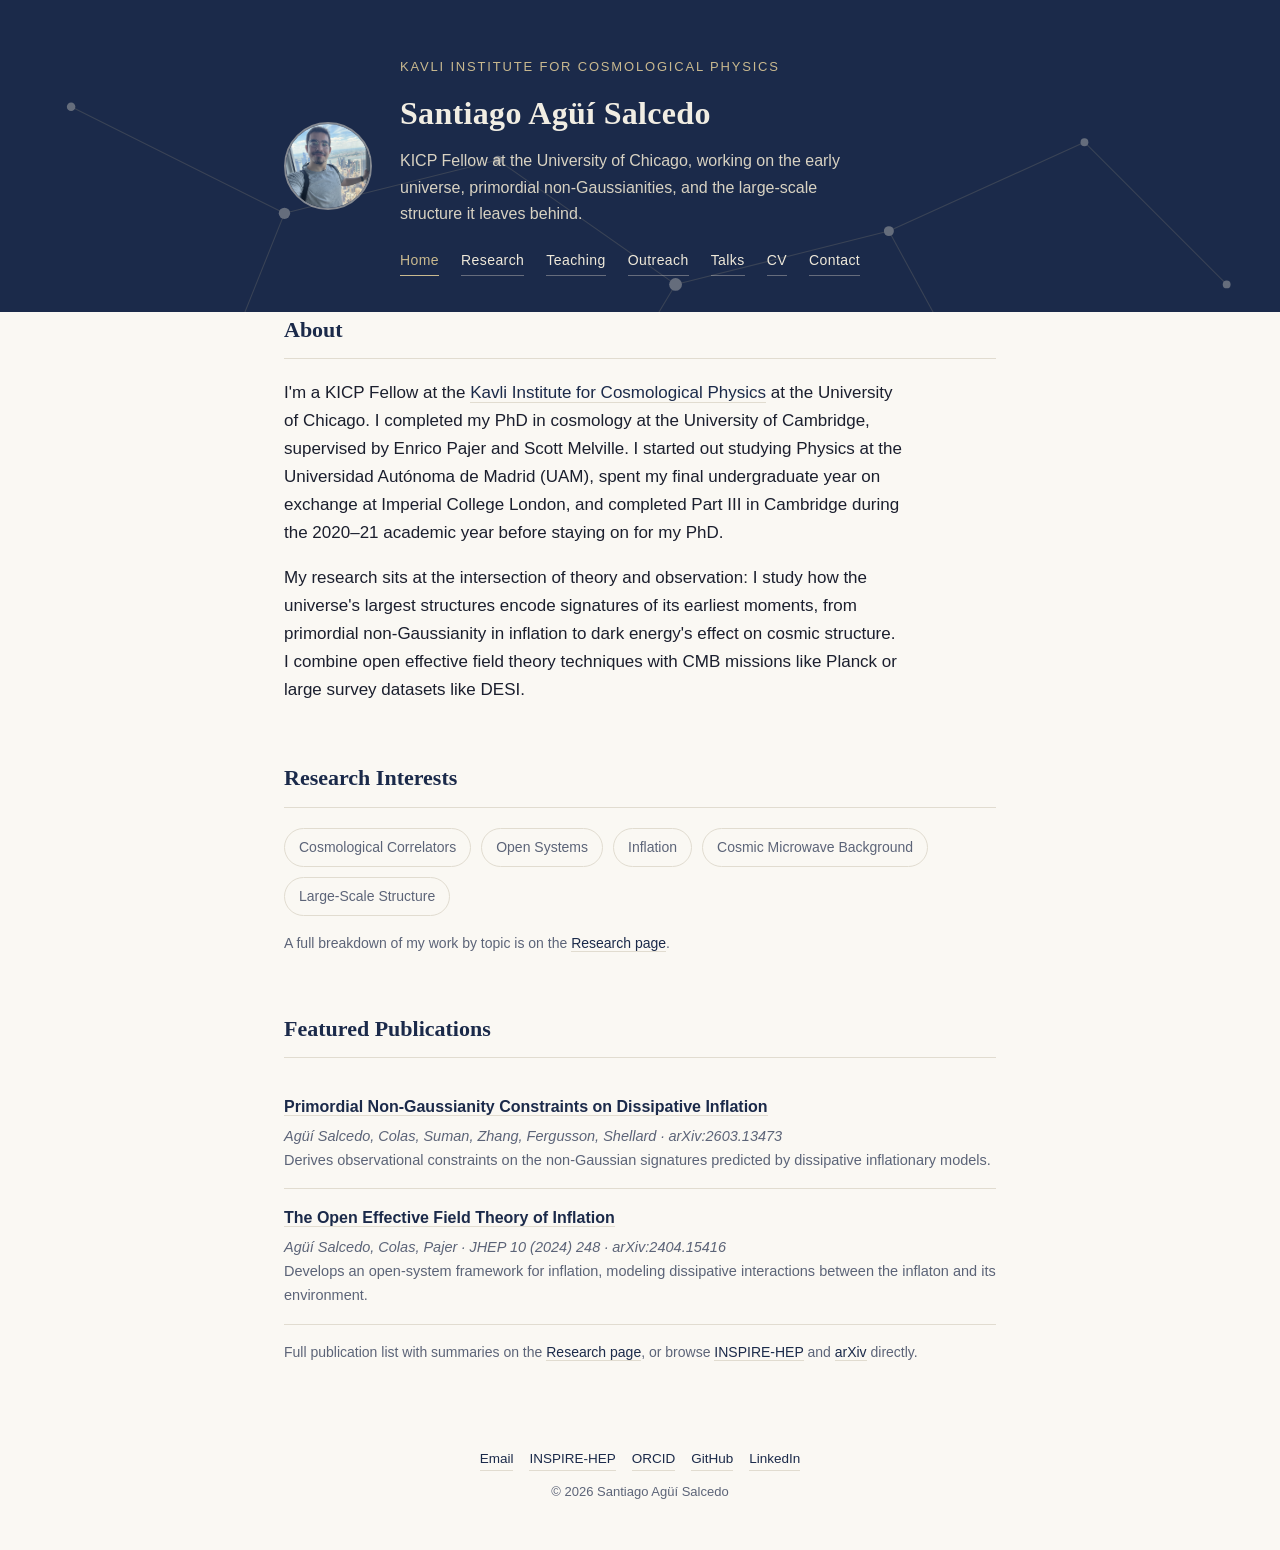
==== commit 21c44699: "Add files via upload" ====
--- a/index.html
+++ b/index.html
@@ -42,9 +42,15 @@
       <div class="header-text">
         <p class="eyebrow">Kavli Institute for Cosmological Physics</p>
         <h1>Santiago Agüí Salcedo</h1>
-        <p class="role">KICP Fellow at the University of Chicago, working on the early universe, dark matter, and the large-scale structure it leaves behind.</p>
+        <p class="role">KICP Fellow at the University of Chicago, working on the early universe, primordial non-Gaussianities, and the large-scale structure it leaves behind.</p>
         <nav>
           <a href="index.html" class="active">Home</a>
+          <a href="research.html">Research</a>
+          <a href="teaching.html">Teaching</a>
+          <a href="outreach.html">Outreach</a>
+          <a href="talks.html">Talks</a>
+          <a href="cv.html">CV</a>
+          <a href="contact.html">Contact</a>
         </nav>
       </div>
     </div>
@@ -64,9 +70,9 @@
     </p>
     <p class="intro">
       My research sits at the intersection of theory and observation: I study how the universe's largest structures
-      encode signatures of its earliest moments, from primordial non-Gaussianity in inflation to the imprint of
-      dark matter decay on cosmic structure, combining open effective field theory techniques with large survey
-      datasets like DESI.
+      encode signatures of its earliest moments, from primordial non-Gaussianity in inflation to dark energy's
+      effect on cosmic structure. I combine open effective field theory techniques with CMB missions like Planck
+      or large survey datasets like DESI.
     </p>
   </section>
 
@@ -76,7 +82,7 @@
       <li>Cosmological Correlators</li>
       <li>Open Systems</li>
       <li>Inflation</li>
-      <li>Dark Matter</li>
+      <li>Cosmic Microwave Background</li>
       <li>Large-Scale Structure</li>
     </ul>
     <p class="see-more">A full breakdown of my work by topic is on the <a href="research.html">Research page</a>.</p>
